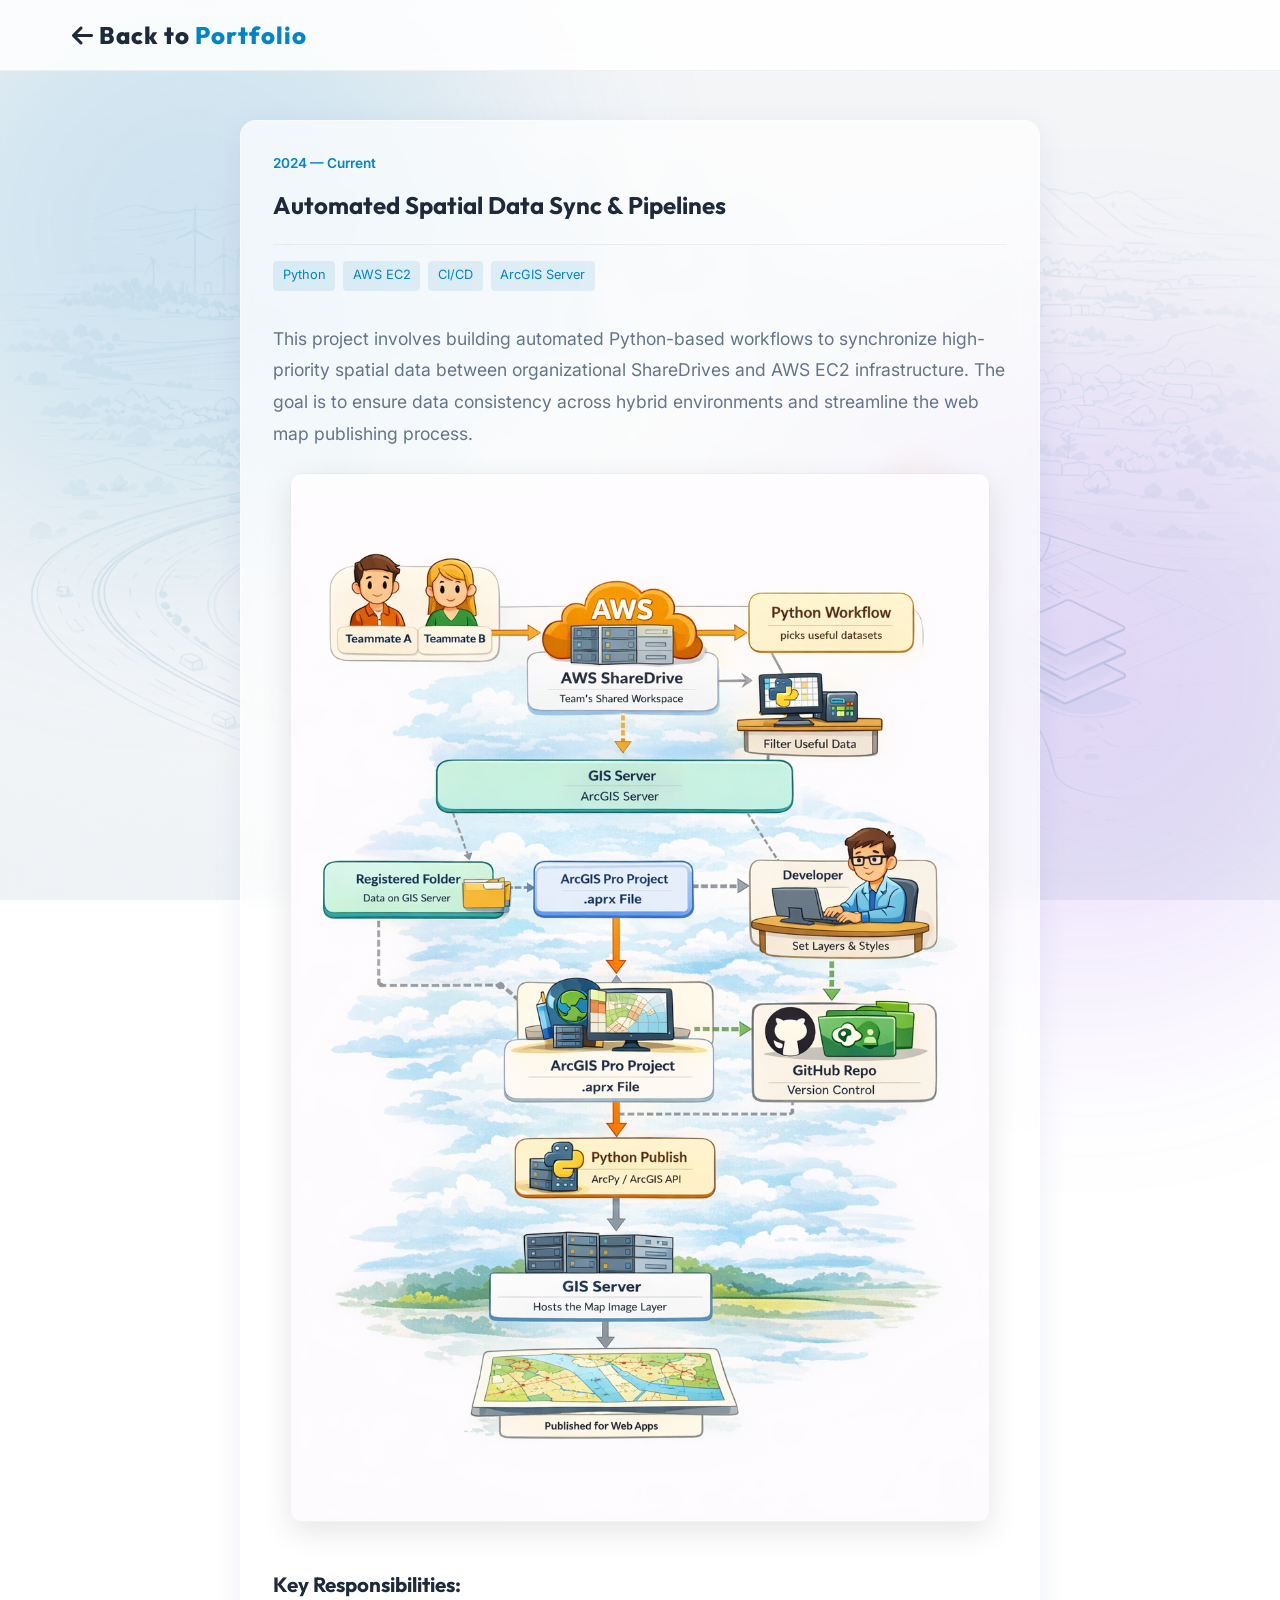
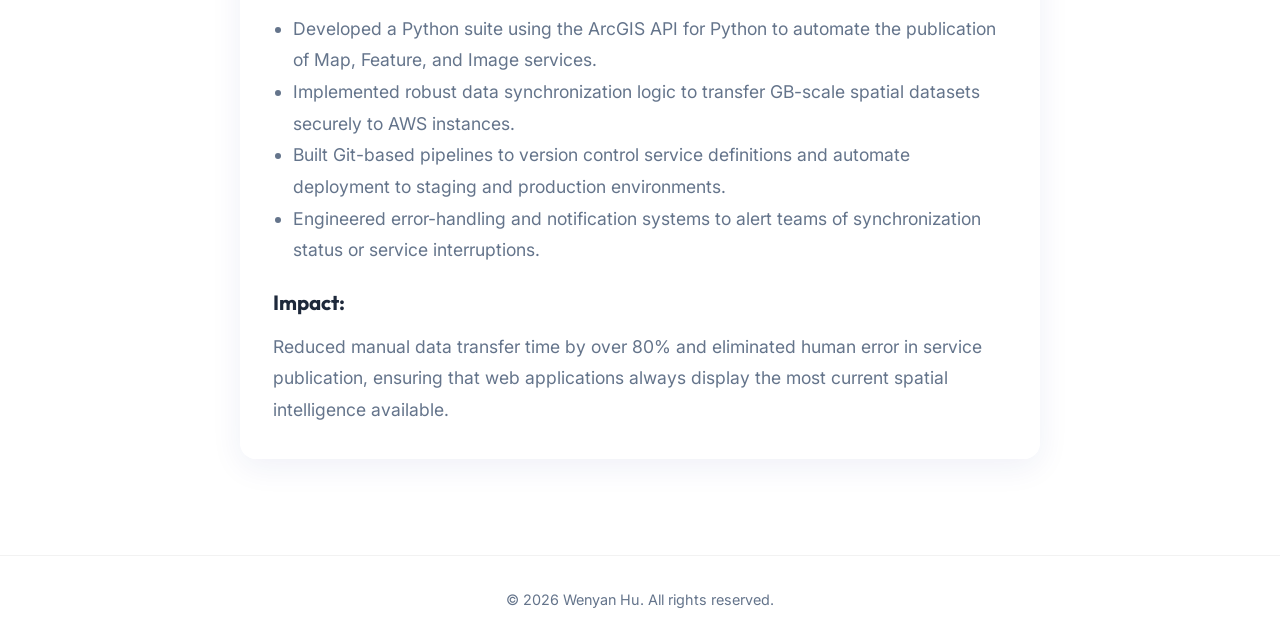
==== datasync.html @ 702ae7d6 "update the ui" ====
<!DOCTYPE html>
<html lang="en">
<head>
    <meta charset="UTF-8">
    <meta name="viewport" content="width=device-width, initial-scale=1.0">
    <title>Automated Spatial Data Sync | Wenyan Hu</title>
    <link href="https://fonts.googleapis.com/css2?family=Inter:wght@300;400;500;600&family=Outfit:wght@400;600;800&display=swap" rel="stylesheet">
    <link rel="stylesheet" href="https://cdnjs.cloudflare.com/ajax/libs/font-awesome/6.4.0/css/all.min.css">
    <link rel="stylesheet" href="style.css">
</head>
<body>
    <!-- Simplified Navbar -->
    <nav class="navbar">
        <div class="nav-content">
            <a href="index.html#projects" class="logo"><i class="fas fa-arrow-left"></i> Back to <span>Portfolio</span></a>
        </div>
    </nav>

    <section class="section" style="padding-top: 120px; min-height: 100vh;">
        <div class="container">
            <div class="glass-card" style="max-width: 800px; margin: 0 auto;">
                <div class="project-year" style="color: var(--primary-color); font-weight: 600; margin-bottom: 1rem;">2024 — Current</div>
                <h1 style="color: var(--text-color); font-family: var(--font-heading); margin-bottom: 1.5rem;">Automated Spatial Data Sync & Pipelines</h1>
                
                <div class="project-tags" style="margin-bottom: 2rem;">
                    <span>Python</span><span>AWS EC2</span><span>CI/CD</span><span>ArcGIS Server</span>
                </div>

                <div style="color: var(--text-muted); font-size: 1.1rem; line-height: 1.8;">
                    <p style="margin-bottom: 1.5rem;">
                        This project involves building automated Python-based workflows to synchronize high-priority spatial data between organizational ShareDrives and AWS EC2 infrastructure. The goal is to ensure data consistency across hybrid environments and streamline the web map publishing process.
                    </p>

                    <!-- Project Image -->
                    <div style="margin-bottom: 2.5rem; text-align: center;">
                        <img src="photos/datasync.png" alt="Automated Data Sync Workflow" 
                             style="width: 100%; max-width: 700px; border-radius: 12px; box-shadow: 0 10px 30px rgba(0,0,0,0.1); border: 1px solid rgba(0,0,0,0.05);">
                    </div>

                    <h3 style="color: var(--text-color); margin-bottom: 1rem;">Key Responsibilities:</h3>
                    <ul style="list-style-type: disc; margin-left: 20px; margin-bottom: 1.5rem;">
                        <li>Developed a Python suite using the ArcGIS API for Python to automate the publication of Map, Feature, and Image services.</li>
                        <li>Implemented robust data synchronization logic to transfer GB-scale spatial datasets securely to AWS instances.</li>
                        <li>Built Git-based pipelines to version control service definitions and automate deployment to staging and production environments.</li>
                        <li>Engineered error-handling and notification systems to alert teams of synchronization status or service interruptions.</li>
                    </ul>
                    <h3 style="color: var(--text-color); margin-bottom: 1rem;">Impact:</h3>
                    <p>
                        Reduced manual data transfer time by over 80% and eliminated human error in service publication, ensuring that web applications always display the most current spatial intelligence available.
                    </p>
                </div>
            </div>
        </div>
    </section>

    <footer>
        <div class="container text-center">
            <p>&copy; <span id="year"></span> Wenyan Hu. All rights reserved.</p>
        </div>
    </footer>
    <script>
        document.getElementById('year').textContent = new Date().getFullYear();
    </script>
</body>
</html>
---- style.css ----
:root {
    /* Color Palette - Light Theme */
    --bg-color: #f8fafc;
    /* Very light slate */
    --bg-color-alt: #ffffff;
    /* Pure white */
    --text-color: #1e293b;
    /* Dark slate */
    --text-muted: #64748b;
    /* Slate grey */
    --primary-color: #0284c7;
    /* Sky blue (slightly darker for contrast) */
    --primary-hover: #0369a1;
    --accent-color: #7c3aed;
    /* Vibrant purple */

    /* Typography */
    --font-sans: 'Inter', system-ui, -apple-system, sans-serif;
    --font-heading: 'Outfit', sans-serif;

    /* Layout */
    --max-width: 1200px;
    --section-spacing: 6rem;
    --border-radius: 16px;

    /* Glassmorphism - Adjusted for light mode */
    --glass-bg: rgba(255, 255, 255, 0.7);
    --glass-border: rgba(255, 255, 255, 0.5);
    --glass-shadow: 0 8px 32px 0 rgba(31, 38, 135, 0.07);
}

* {
    margin: 0;
    padding: 0;
    box-sizing: border-box;
}

html {
    scroll-behavior: smooth;
}

body {
    background: linear-gradient(rgba(240, 242, 245, 0.7), rgba(240, 242, 245, 0.7)), url('photos/background.png');
    background-size: cover;
    background-position: center;
    background-attachment: fixed;
    color: var(--text-color);
    font-family: var(--font-sans);
    line-height: 1.6;
    overflow-x: hidden;
    position: relative;
}

/* Gradient Background blobs */
body::before,
body::after {
    content: '';
    position: fixed;
    width: 50vw;
    height: 50vw;
    border-radius: 50%;
    z-index: -1;
    filter: blur(120px);
    opacity: 0.15;
    pointer-events: none;
}

body::before {
    top: -10%;
    left: -10%;
    background: var(--primary-color);
}

body::after {
    bottom: -10%;
    right: -10%;
    background: var(--accent-color);
}

h1,
h2,
h3,
h4,
h5,
h6 {
    font-family: var(--font-heading);
    line-height: 1.2;
}

a {
    color: var(--primary-color);
    text-decoration: none;
    transition: color 0.3s ease;
}

a:hover {
    color: var(--primary-hover);
}

ul {
    list-style: none;
}

.container {
    max-width: var(--max-width);
    margin: 0 auto;
    padding: 0 2rem;
}

.section {
    padding: var(--section-spacing) 0;
}

.alt-bg {
    background-color: var(--bg-color-alt);
    border-top: 1px solid rgba(0, 0, 0, 0.05);
    border-bottom: 1px solid rgba(0, 0, 0, 0.05);
}

.text-center {
    text-align: center;
}

.mb-sm {
    margin-bottom: 1rem;
}

.mt-sm {
    margin-top: 1rem;
}

/* typography helpers */
.section-title {
    font-size: 2.5rem;
    margin-bottom: 3rem;
    text-align: center;
    position: relative;
    display: inline-block;
    left: 50%;
    transform: translateX(-50%);
}

.section-title::after {
    content: '';
    position: absolute;
    bottom: -10px;
    left: 20%;
    width: 60%;
    height: 3px;
    background: linear-gradient(90deg, transparent, var(--primary-color), transparent);
    border-radius: 2px;
}

/* Glass Card */
.glass-card {
    background: var(--glass-bg);
    backdrop-filter: blur(12px);
    -webkit-backdrop-filter: blur(12px);
    border: 1px solid var(--glass-border);
    border-radius: var(--border-radius);
    padding: 2rem;
    box-shadow: var(--glass-shadow);
    transition: transform 0.3s ease, box-shadow 0.3s ease, border-color 0.3s ease;
}

.glass-card:hover {
    transform: translateY(-5px);
    border-color: rgba(255, 255, 255, 0.8);
    box-shadow: 0 12px 40px 0 rgba(31, 38, 135, 0.12);
}

/* Buttons */
.btn-primary,
.btn-secondary {
    display: inline-block;
    padding: 0.8rem 1.8rem;
    border-radius: 30px;
    font-weight: 600;
    transition: all 0.3s ease;
    cursor: pointer;
    font-family: var(--font-heading);
}

.btn-primary {
    background: linear-gradient(135deg, var(--primary-color), var(--accent-color));
    color: #fff;
    border: none;
    box-shadow: 0 4px 15px rgba(14, 165, 233, 0.3);
}

.btn-primary:hover {
    transform: translateY(-2px);
    box-shadow: 0 6px 20px rgba(14, 165, 233, 0.5);
    color: #fff;
}

.btn-secondary {
    background: transparent;
    color: var(--text-color);
    border: 2px solid var(--primary-color);
}

.btn-secondary:hover {
    background: var(--primary-color);
    color: #ffffff;
}

/* Navigation */
.navbar {
    position: fixed;
    top: 0;
    width: 100%;
    z-index: 1000;
    background: rgba(255, 255, 255, 0.85);
    backdrop-filter: blur(10px);
    -webkit-backdrop-filter: blur(10px);
    border-bottom: 1px solid rgba(0, 0, 0, 0.05);
    transition: all 0.3s ease;
}

.nav-content {
    max-width: var(--max-width);
    margin: 0 auto;
    padding: 1rem 2rem;
    display: flex;
    justify-content: space-between;
    align-items: center;
}

.logo {
    font-family: var(--font-heading);
    font-weight: 800;
    font-size: 1.5rem;
    color: var(--text-color);
    letter-spacing: 1px;
}

.logo span {
    color: var(--primary-color);
}

.nav-links {
    display: flex;
    gap: 2rem;
    align-items: center;
}

.nav-links a {
    color: var(--text-muted);
    font-weight: 500;
    font-size: 0.95rem;
}

.nav-links a:hover {
    color: var(--text-color);
}

.nav-links .btn-primary {
    color: #fff;
    padding: 0.5rem 1.2rem;
}

.menu-toggle {
    display: none;
    font-size: 1.5rem;
    color: var(--text-color);
    cursor: pointer;
}

/* Hero Section */
.hero {
    min-height: 100vh;
    display: flex;
    align-items: center;
    justify-content: space-between;
    position: relative;
    padding: 6rem 2rem 2rem;
    max-width: var(--max-width);
    margin: 0 auto;
    gap: 4rem;
}

.hero-content {
    flex: 1.2;
    z-index: 2;
}

.hero-image-container {
    flex: 1;
    display: flex;
    justify-content: center;
    align-items: center;
    z-index: 2;
    width: 100%;
    max-width: 450px;
}

.hero-collage {
    display: grid;
    grid-template-columns: 1fr 1fr;
    grid-template-rows: 1fr 1fr;
    gap: 1rem;
    width: 100%;
    aspect-ratio: 1 / 1;
}

.collage-img {
    width: 100%;
    height: 100%;
    object-fit: cover;
    border-radius: 20px;
    border: 3px solid var(--glass-bg);
    box-shadow: 0 8px 24px rgba(2, 132, 199, 0.15);
    transition: transform 0.3s ease, box-shadow 0.3s ease;
}

.collage-img:hover {
    transform: scale(1.05);
    box-shadow: 0 12px 32px rgba(2, 132, 199, 0.3);
    z-index: 10;
}

.img-1 {
    border-top-left-radius: 50%;
}

.img-4 {
    border-bottom-right-radius: 50%;
}

.greeting {
    color: var(--primary-color);
    font-size: 1.2rem;
    margin-bottom: 1rem;
    letter-spacing: 2px;
    text-transform: uppercase;
}

.name {
    font-size: 5rem;
    font-weight: 800;
    margin-bottom: 0.5rem;
    color: var(--text-color);
    /* Changed from white to text color */
    line-height: 1.1;
}

.name .name-dot {
    color: var(--primary-color);
}

.role {
    font-size: 2rem;
    color: var(--text-muted);
    margin-bottom: 1.5rem;
    font-weight: 400;
}

.hero-desc {
    font-size: 1.1rem;
    color: var(--text-muted);
    margin-bottom: 2.5rem;
    max-width: 600px;
}

.hero-actions {
    display: flex;
    gap: 1rem;
}

/* About Section */
.about-grid {
    display: grid;
    grid-template-columns: 3fr 2fr;
    gap: 2rem;
}

.about-text p {
    margin-bottom: 1.2rem;
    font-size: 1.2rem;
    color: var(--text-muted);
}

.about-stats {
    display: flex;
    flex-direction: column;
    gap: 1.5rem;
}

.stat-card {
    text-align: center;
    padding: 1.5rem;
}

.stat-card i {
    font-size: 2rem;
    color: var(--primary-color);
    margin-bottom: 1rem;
}

.stat-card h3 {
    margin-bottom: 0.5rem;
    color: var(--text-color);
}

.stat-card p {
    font-size: 0.9rem;
    color: var(--text-muted);
}

/* Skills Section */
.skills-grid {
    display: grid;
    grid-template-columns: repeat(auto-fit, minmax(250px, 1fr));
    gap: 2rem;
}

.skill-category {
    padding: 2rem;
}

.skill-header {
    display: flex;
    align-items: center;
    gap: 1rem;
    margin-bottom: 1.5rem;
}

.skill-header i {
    font-size: 1.8rem;
    color: var(--primary-color);
}

.skill-tags {
    display: flex;
    flex-wrap: wrap;
    gap: 0.8rem;
}

.tag {
    background: rgba(14, 165, 233, 0.1);
    color: var(--primary-color);
    border: 1px solid rgba(14, 165, 233, 0.2);
    padding: 0.4rem 0.8rem;
    border-radius: 20px;
    font-size: 0.85rem;
    font-weight: 500;
}

/* Experience & Education Timeline */
.timeline {
    position: relative;
    max-width: 800px;
    margin: 0 auto;
}

.timeline::before {
    content: '';
    position: absolute;
    top: 0;
    bottom: 0;
    left: 20px;
    width: 2px;
    background: var(--glass-border);
}

.timeline-item {
    position: relative;
    margin-left: 60px;
    margin-bottom: 2rem;
    padding: 2rem;
}

.timeline-dot {
    position: absolute;
    top: 2rem;
    left: -48px;
    width: 20px;
    height: 20px;
    border-radius: 50%;
    background: var(--primary-color);
    border: 4px solid #fff;
    box-shadow: 0 0 0 2px var(--primary-color);
    z-index: 10;
}

.timeline-dot.alt {
    background: var(--accent-color);
    box-shadow: 0 0 0 2px var(--accent-color);
}

.timeline-date {
    font-size: 0.9rem;
    color: var(--primary-color);
    font-weight: 600;
    margin-bottom: 0.5rem;
}

.timeline-content h3 {
    font-size: 1.3rem;
    color: var(--text-color);
    margin-bottom: 0.3rem;
}

.timeline-content h4 {
    font-size: 1rem;
    color: var(--text-muted);
    font-weight: 400;
    margin-bottom: 1rem;
}

.timeline-content h4 i {
    margin-right: 0.5rem;
}

.timeline-content p {
    color: var(--text-muted);
    font-size: 0.95rem;
}

/* Projects Section */
.projects-grid {
    display: grid;
    grid-template-columns: repeat(auto-fit, minmax(320px, 1fr));
    gap: 2rem;
}

.project-card {
    display: flex;
    flex-direction: column;
}

.project-year {
    font-size: 0.85rem;
    color: var(--accent-color);
    font-weight: 600;
    margin-bottom: 0.5rem;
}

.project-card h3 {
    font-size: 1.25rem;
    color: var(--text-color);
    margin-bottom: 1rem;
}

.project-card p {
    color: var(--text-muted);
    font-size: 0.95rem;
    margin-bottom: 1.5rem;
    flex-grow: 1;
}

.project-tags {
    display: flex;
    flex-wrap: wrap;
    gap: 0.5rem;
    border-top: 1px solid rgba(0, 0, 0, 0.05);
    padding-top: 1rem;
}

.project-tags span {
    font-size: 0.8rem;
    color: var(--primary-color);
    background: rgba(2, 132, 199, 0.1);
    padding: 0.3rem 0.6rem;
    border-radius: 4px;
}

/* Contact Section */
.contact-box {
    max-width: 600px;
    margin: 0 auto;
}

.contact-desc {
    color: var(--text-muted);
    margin-bottom: 2rem;
    font-size: 1.1rem;
}

.contact-links {
    display: flex;
    flex-direction: column;
    gap: 1rem;
    align-items: center;
}

.contact-link {
    display: flex;
    align-items: center;
    gap: 0.8rem;
    font-size: 1.2rem;
    color: var(--text-color);
    background: var(--glass-bg);
    padding: 1rem 2rem;
    border-radius: 30px;
    border: 1px solid rgba(0, 0, 0, 0.05);
    transition: all 0.3s ease;
    width: 100%;
    justify-content: center;
}

.contact-link:hover {
    background: rgba(2, 132, 199, 0.1);
    border-color: var(--primary-color);
    color: var(--primary-color);
}

/* Footer */
footer {
    padding: 2rem 0;
    border-top: 1px solid rgba(0, 0, 0, 0.05);
}

footer p {
    color: var(--text-muted);
    font-size: 0.9rem;
}

.languages span {
    color: var(--text-muted);
    font-size: 0.85rem;
}

/* Animations & Utilities */
.animate-on-scroll {
    opacity: 0;
    transform: translateY(30px);
    transition: opacity 0.8s ease-out, transform 0.8s ease-out;
}

.animate-on-scroll.visible {
    opacity: 1;
    transform: translateY(0);
}

/* Responsive */
@media (max-width: 900px) {
    .about-grid {
        grid-template-columns: 1fr;
    }

    .hero {
        flex-direction: column-reverse;
        justify-content: center;
        text-align: center;
        gap: 2rem;
        padding-top: 8rem;
    }

    .hero-actions {
        justify-content: center;
    }

    .hero-image-container {
        max-width: 300px;
    }
}

@media (max-width: 768px) {
    .name {
        font-size: 3.5rem;
    }

    .role {
        font-size: 1.5rem;
    }

    .nav-links {
        display: none;
        /* simple mobile hide for now, can implement toggle in JS */
        flex-direction: column;
        position: absolute;
        top: 70px;
        left: 0;
        width: 100%;
        background: var(--bg-color-alt);
        padding: 2rem;
        border-bottom: 1px solid rgba(0, 0, 0, 0.05);
        box-shadow: 0 10px 20px rgba(0, 0, 0, 0.05);
    }

    .nav-links.active {
        display: flex;
    }

    .menu-toggle {
        display: block;
    }

    .timeline::before {
        left: 0;
    }

    .timeline-dot {
        left: -28px;
    }

    .timeline-item {
        margin-left: 20px;
        padding: 1.5rem;
    }
}
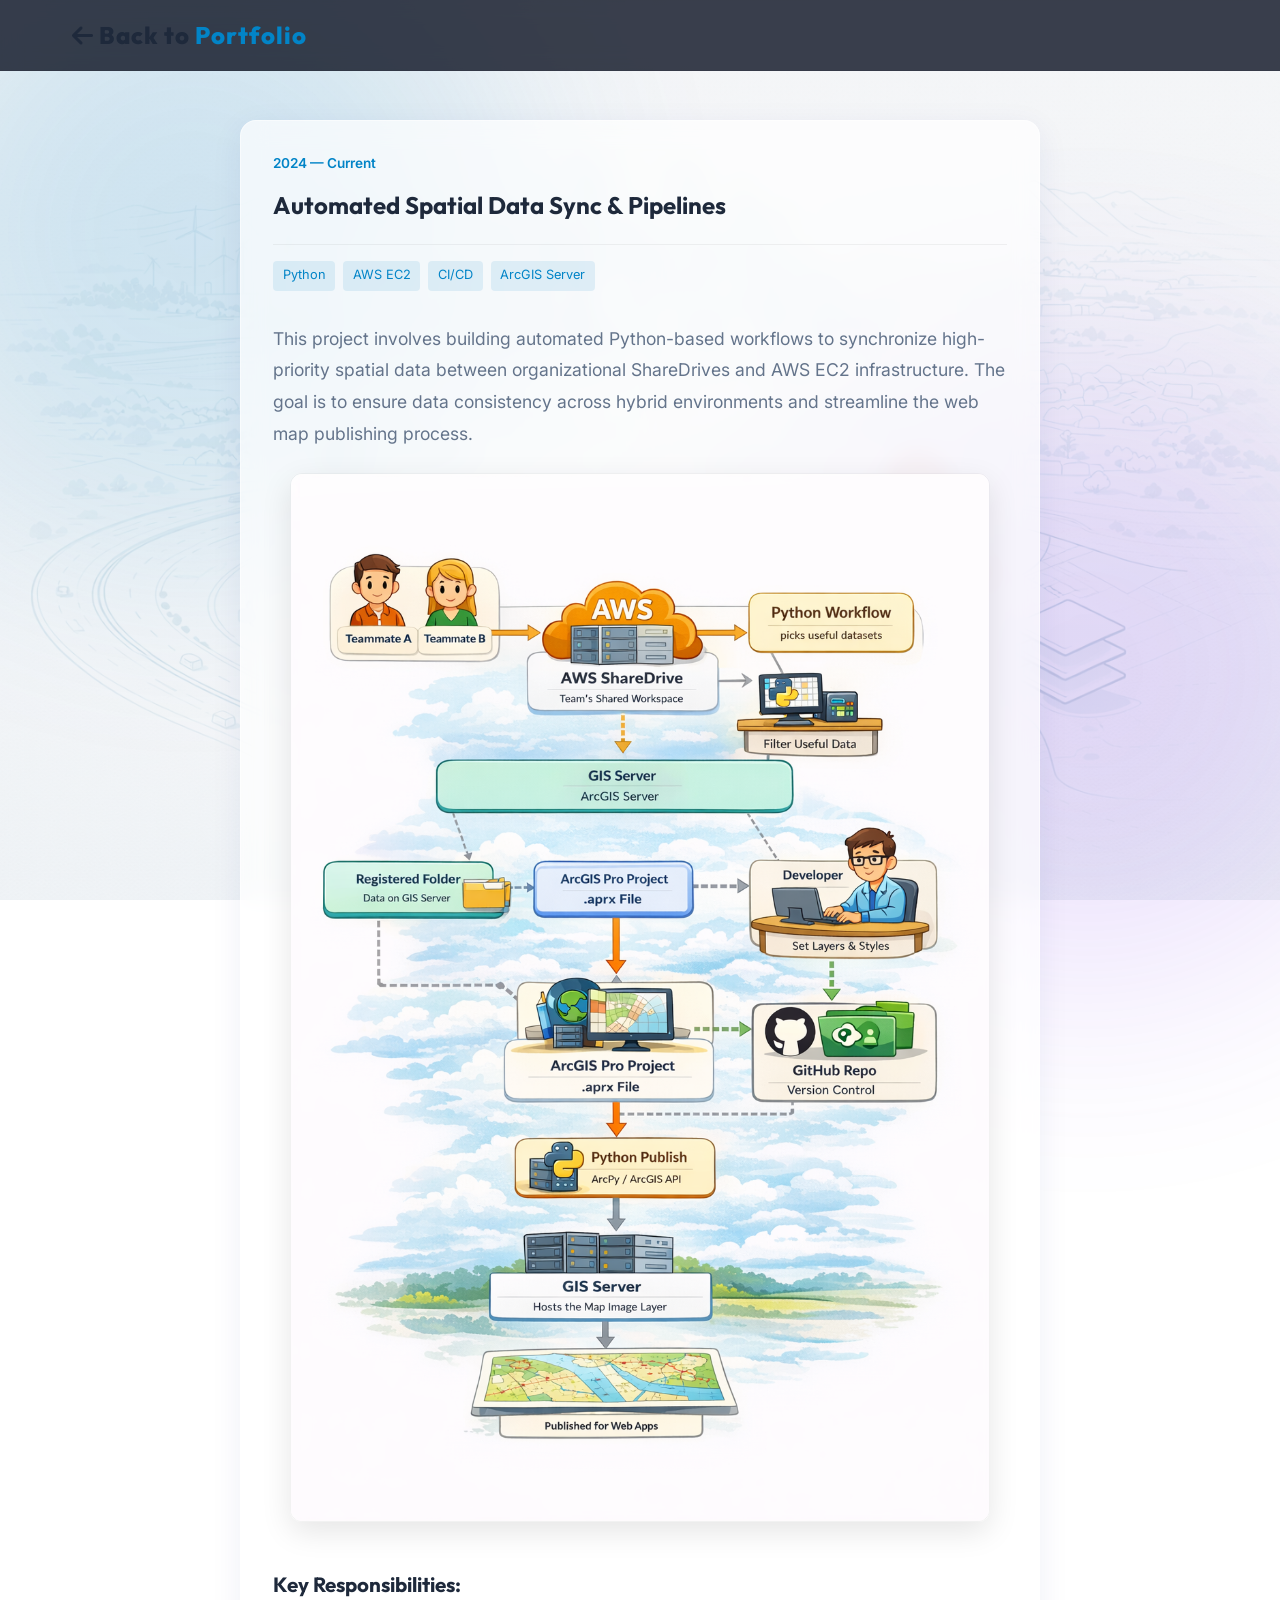
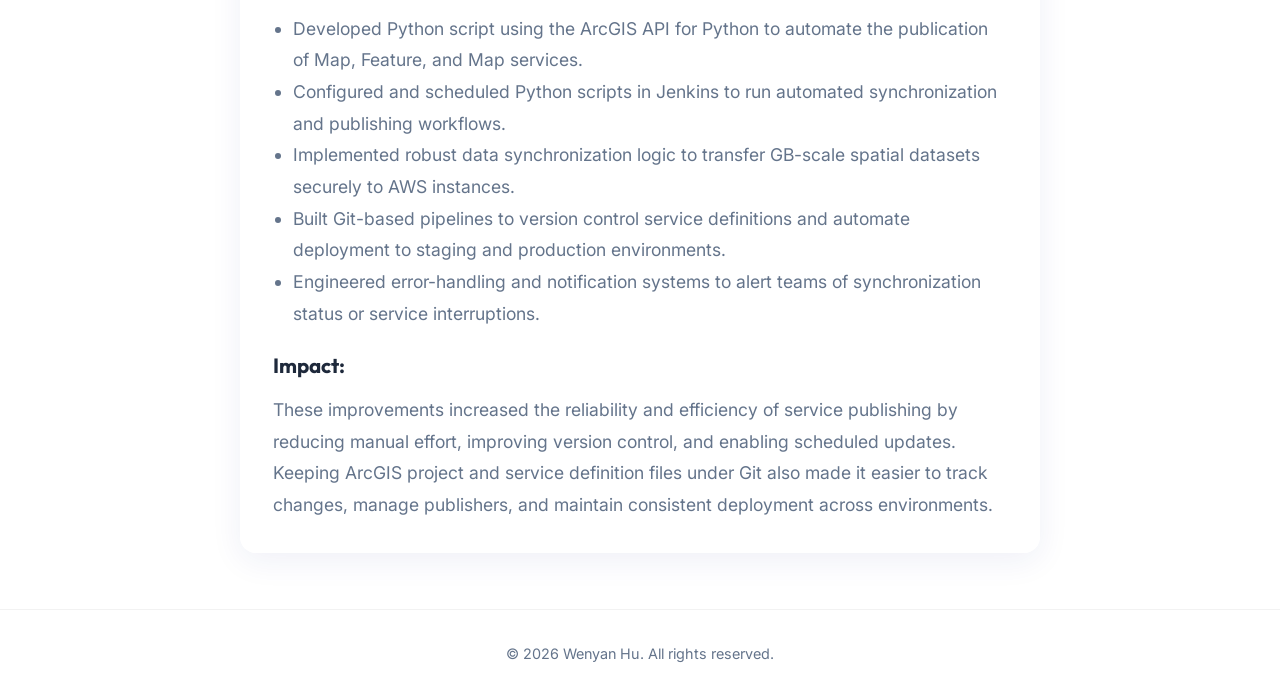
==== commit 52808662: "update" ====
--- a/datasync.html
+++ b/datasync.html
@@ -1,52 +1,71 @@
 <!DOCTYPE html>
 <html lang="en">
+
 <head>
     <meta charset="UTF-8">
     <meta name="viewport" content="width=device-width, initial-scale=1.0">
     <title>Automated Spatial Data Sync | Wenyan Hu</title>
-    <link href="https://fonts.googleapis.com/css2?family=Inter:wght@300;400;500;600&family=Outfit:wght@400;600;800&display=swap" rel="stylesheet">
+    <link
+        href="https://fonts.googleapis.com/css2?family=Inter:wght@300;400;500;600&family=Outfit:wght@400;600;800&display=swap"
+        rel="stylesheet">
     <link rel="stylesheet" href="https://cdnjs.cloudflare.com/ajax/libs/font-awesome/6.4.0/css/all.min.css">
     <link rel="stylesheet" href="style.css">
 </head>
+
 <body>
     <!-- Simplified Navbar -->
     <nav class="navbar">
         <div class="nav-content">
-            <a href="index.html#projects" class="logo"><i class="fas fa-arrow-left"></i> Back to <span>Portfolio</span></a>
+            <a href="index.html#projects" class="logo"><i class="fas fa-arrow-left"></i> Back to
+                <span>Portfolio</span></a>
         </div>
     </nav>
 
     <section class="section" style="padding-top: 120px; min-height: 100vh;">
         <div class="container">
             <div class="glass-card" style="max-width: 800px; margin: 0 auto;">
-                <div class="project-year" style="color: var(--primary-color); font-weight: 600; margin-bottom: 1rem;">2024 — Current</div>
-                <h1 style="color: var(--text-color); font-family: var(--font-heading); margin-bottom: 1.5rem;">Automated Spatial Data Sync & Pipelines</h1>
-                
+                <div class="project-year" style="color: var(--primary-color); font-weight: 600; margin-bottom: 1rem;">
+                    2024 — Current</div>
+                <h1 style="color: var(--text-color); font-family: var(--font-heading); margin-bottom: 1.5rem;">Automated
+                    Spatial Data Sync & Pipelines</h1>
+
                 <div class="project-tags" style="margin-bottom: 2rem;">
                     <span>Python</span><span>AWS EC2</span><span>CI/CD</span><span>ArcGIS Server</span>
                 </div>
 
                 <div style="color: var(--text-muted); font-size: 1.1rem; line-height: 1.8;">
                     <p style="margin-bottom: 1.5rem;">
-                        This project involves building automated Python-based workflows to synchronize high-priority spatial data between organizational ShareDrives and AWS EC2 infrastructure. The goal is to ensure data consistency across hybrid environments and streamline the web map publishing process.
+                        This project involves building automated Python-based workflows to synchronize high-priority
+                        spatial data between organizational ShareDrives and AWS EC2 infrastructure. The goal is to
+                        ensure data consistency across hybrid environments and streamline the web map publishing
+                        process.
                     </p>
 
                     <!-- Project Image -->
                     <div style="margin-bottom: 2.5rem; text-align: center;">
-                        <img src="photos/datasync.png" alt="Automated Data Sync Workflow" 
-                             style="width: 100%; max-width: 700px; border-radius: 12px; box-shadow: 0 10px 30px rgba(0,0,0,0.1); border: 1px solid rgba(0,0,0,0.05);">
+                        <img src="photos/datasync.png" alt="Automated Data Sync Workflow"
+                            style="width: 100%; max-width: 700px; border-radius: 12px; box-shadow: 0 10px 30px rgba(0,0,0,0.1); border: 1px solid rgba(0,0,0,0.05);">
                     </div>
 
                     <h3 style="color: var(--text-color); margin-bottom: 1rem;">Key Responsibilities:</h3>
                     <ul style="list-style-type: disc; margin-left: 20px; margin-bottom: 1.5rem;">
-                        <li>Developed a Python suite using the ArcGIS API for Python to automate the publication of Map, Feature, and Image services.</li>
-                        <li>Implemented robust data synchronization logic to transfer GB-scale spatial datasets securely to AWS instances.</li>
-                        <li>Built Git-based pipelines to version control service definitions and automate deployment to staging and production environments.</li>
-                        <li>Engineered error-handling and notification systems to alert teams of synchronization status or service interruptions.</li>
+                        <li>Developed Python script using the ArcGIS API for Python to automate the publication of Map,
+                            Feature, and Map services.</li>
+                        <li>Configured and scheduled Python scripts in Jenkins to run automated synchronization and
+                            publishing workflows.</li>
+                        <li>Implemented robust data synchronization logic to transfer GB-scale spatial datasets securely
+                            to AWS instances.</li>
+                        <li>Built Git-based pipelines to version control service definitions and automate deployment to
+                            staging and production environments.</li>
+                        <li>Engineered error-handling and notification systems to alert teams of synchronization status
+                            or service interruptions.</li>
                     </ul>
                     <h3 style="color: var(--text-color); margin-bottom: 1rem;">Impact:</h3>
                     <p>
-                        Reduced manual data transfer time by over 80% and eliminated human error in service publication, ensuring that web applications always display the most current spatial intelligence available.
+                        These improvements increased the reliability and efficiency of service publishing by reducing
+                        manual effort, improving version control, and enabling scheduled updates. Keeping ArcGIS project
+                        and service definition files under Git also made it easier to track changes, manage publishers,
+                        and maintain consistent deployment across environments.
                     </p>
                 </div>
             </div>
@@ -58,8 +77,10 @@
             <p>&copy; <span id="year"></span> Wenyan Hu. All rights reserved.</p>
         </div>
     </footer>
+    <script src="script.js"></script>
     <script>
         document.getElementById('year').textContent = new Date().getFullYear();
     </script>
 </body>
-</html>
+
+</html>
--- a/style.css
+++ b/style.css
@@ -20,7 +20,7 @@
 
     /* Layout */
     --max-width: 1200px;
-    --section-spacing: 6rem;
+    --section-spacing: 3.5rem;
     --border-radius: 16px;
 
     /* Glassmorphism - Adjusted for light mode */
@@ -274,7 +274,7 @@
     align-items: center;
     justify-content: space-between;
     position: relative;
-    padding: 6rem 2rem 2rem;
+    padding: 3rem 2rem 1.5rem;
     max-width: var(--max-width);
     margin: 0 auto;
     gap: 4rem;
@@ -700,4 +700,14 @@
         margin-left: 20px;
         padding: 1.5rem;
     }
+
+    .webapp-item > div {
+        grid-template-columns: 1fr !important;
+        gap: 1.5rem !important;
+    }
+    
+    .webapp-item:nth-child(even) > div {
+        display: flex !important;
+        flex-direction: column-reverse !important;
+    }
 }
